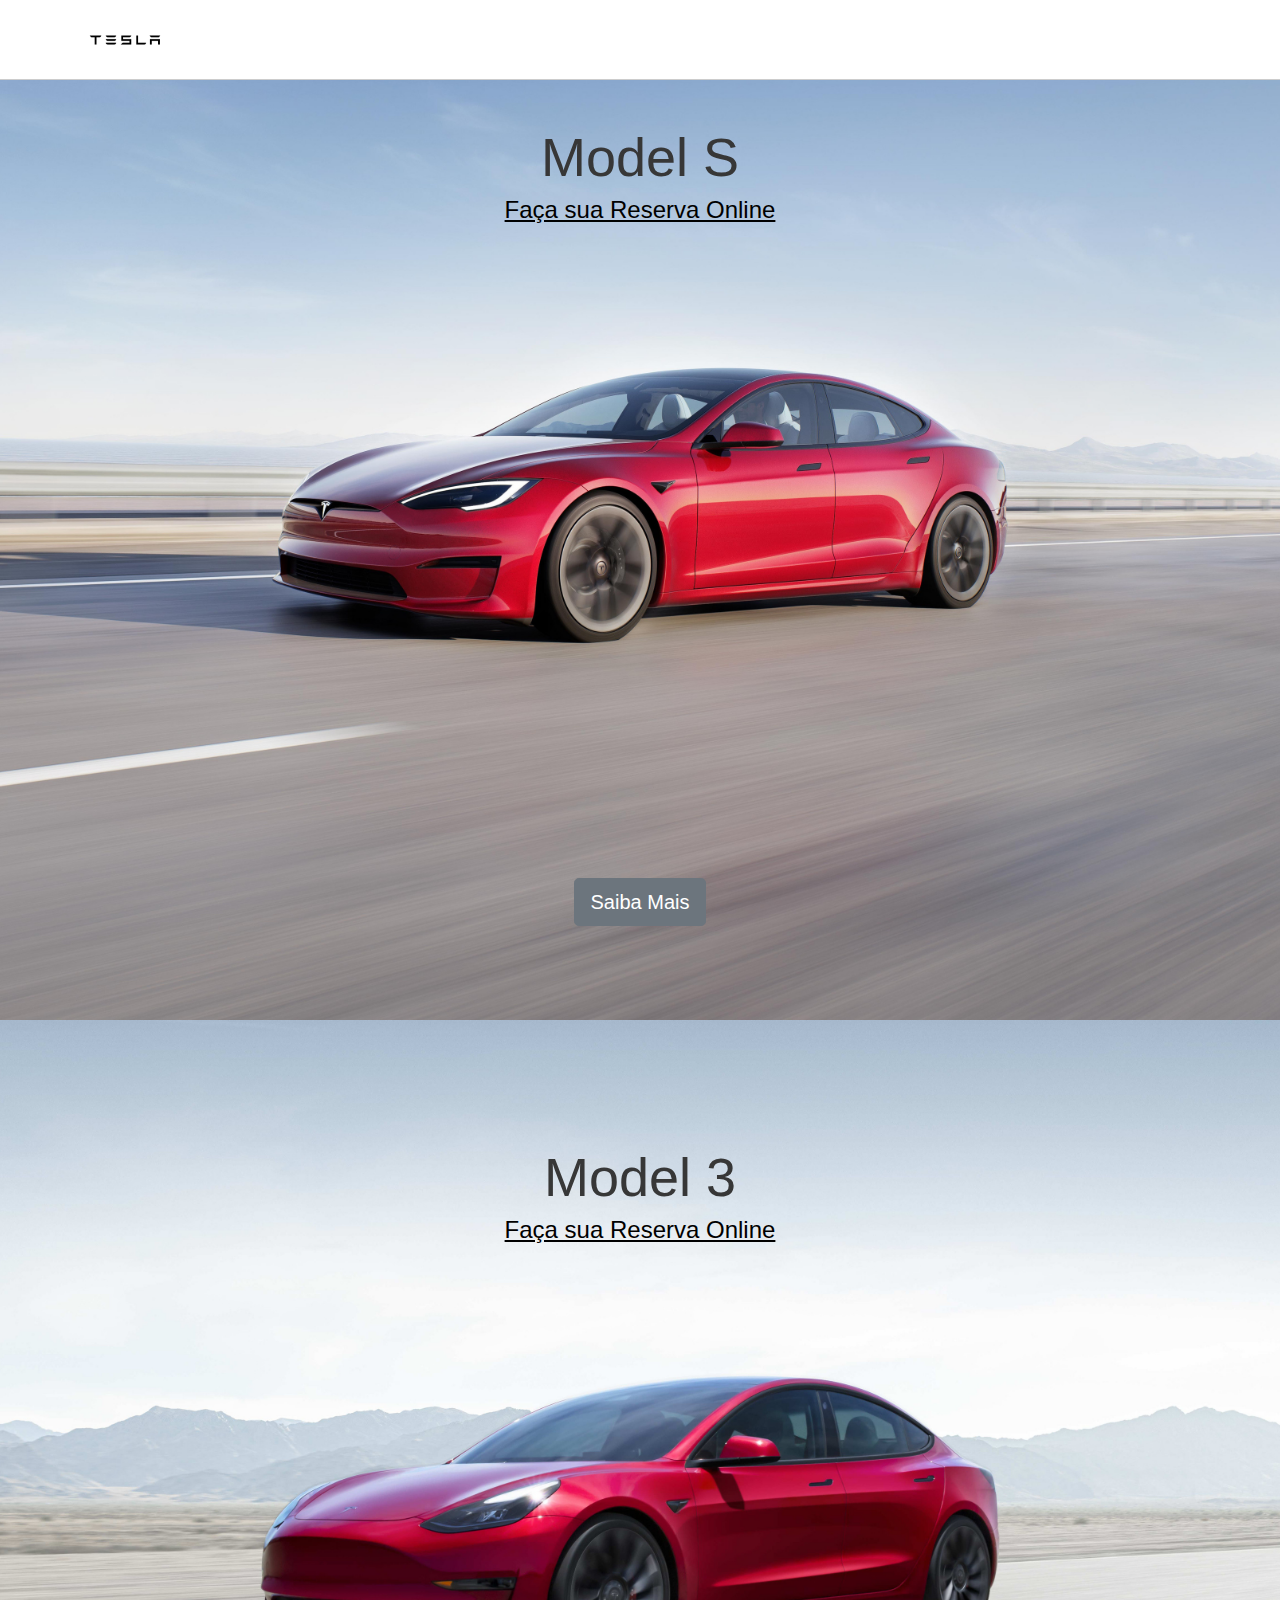
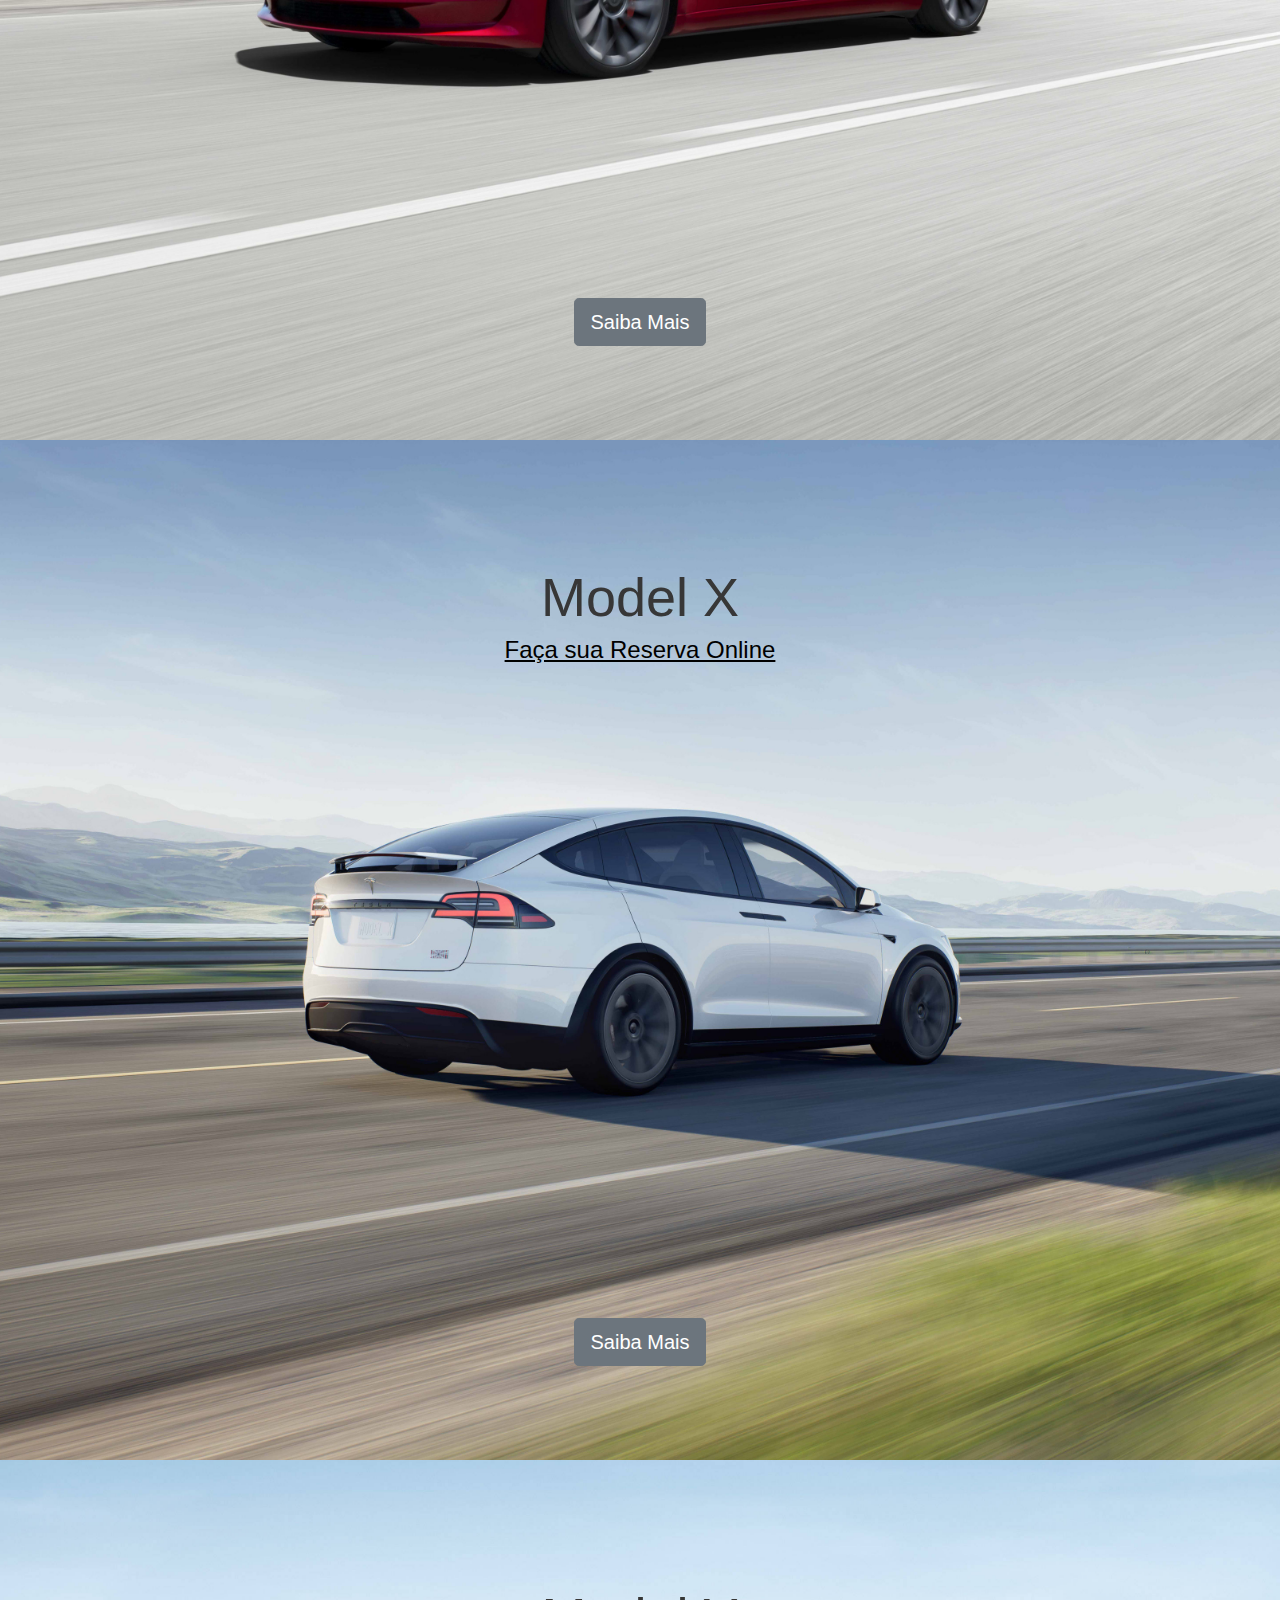
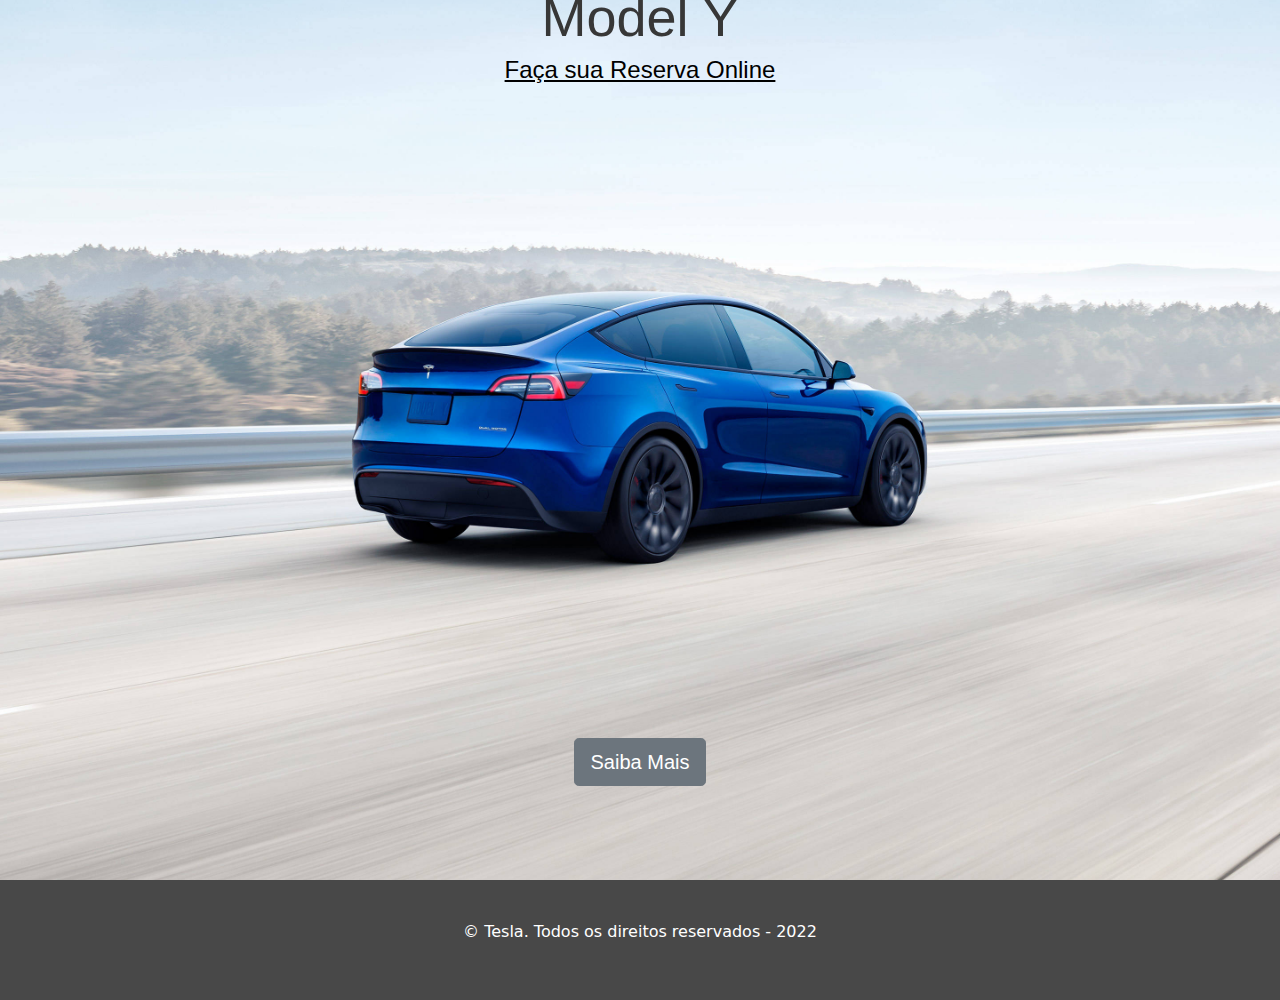
==== index.html @ 382607e5 "Atributos Model-S" ====
<!DOCTYPE html>
<html lang="pt-BR">

<head>
    <meta charset="UTF-8">
    <title>Tesla</title>
    <link rel="stylesheet" href="css/bootstrap.min.css">
    <link rel="stylesheet" href="css/bootstrap-grid.min.css">
    <link rel="stylesheet" href="css/base.css">
    <link rel="stylesheet" href="css/layout.css">
    <link rel="stylesheet" href="css/componente.css">
</head>

<body>
    <header class="layout-cabecalho layout-cabecalho--home">
        <div class="container">
            <nav class="navegacao">
                <a href="index.html"><img src="img/logotesla.png" width="80" height="80" alt="www"></a>

            </nav>
        </div>
    </header>

    <section>
        <div class="main-imagem-models main-banner">
            <div class="conteudo-banner">
                <div class="principal">
                    <h1 class="principal__titulo">Model S</h1>
                    <a class="principal__subtitulo" href="reservar.html">Faça sua Reserva Online</a>
                    
                    <div class="principal__sobre">
                        <a class="btn btn-secondary btn-lg" href="model-s.html" role="button">Saiba Mais</a>
                    </div>
                </div>
            </div>
        </div>
    </section>

    <section>
        <div class="main-imagem-model3 main-banner">
            <div class="conteudo-banner">
                <div class="principal">
                    <h1 class="principal__titulo">Model 3</h1>
                    <a class="principal__subtitulo" href="reservar.html">Faça sua Reserva Online</a>
                    
                    <div class="principal__sobre">
                        <button type="button" class="btn btn-secondary btn-lg">Saiba Mais</button>
                    </div>
                </div>
            </div>
        </div>
    </section>

    <section>
        <div class="main-imagem-modelx main-banner">
            <div class="conteudo-banner">
                <div class="principal">
                    <h1 class="principal__titulo">Model X</h1>
                    <a class="principal__subtitulo" href="reservar.html">Faça sua Reserva Online</a>
                    
                    <div class="principal__sobre">
                        <button type="button" class="btn btn-secondary btn-lg">Saiba Mais</button>
                    </div>
                </div>
            </div>
        </div>
    </section>

    <section>
        <div class="main-imagem-modely main-banner">
            <div class="conteudo-banner">
                <div class="principal">
                    <h1 class="principal__titulo">Model Y</h1>
                    <a class="principal__subtitulo" href="reservar.html">Faça sua Reserva Online</a>
                    
                    <div class="principal__sobre">
                        <button type="button" class="btn btn-secondary btn-lg">Saiba Mais</button>
                    </div>
                </div>
            </div>
        </div>
    </section>





    <footer class="layout-rodape">
        <div class="container">
            <p>&copy; Tesla. Todos os direitos reservados - 2022</p>
        </div>

    </footer>

</body>

</html>
---- css/base.css ----
*{
    box-sizing: border-box;
}

body{
    margin: 0;
    background-color: black;
}
---- css/layout.css ----
.layout-cabecalho{
    height: 80px;
    border-bottom: 1px solid #ccc;
    background-color: white;
}

.layout-cabecalho--home{
    position: fixed;
    top: 0;
    left: 0;
    right: 0;
    z-index: 9999;
}
.layout-principal{
    padding: 80px;
    padding-top: 150px;
    background-color: green;
}


.layout-rodape{
    padding: 40px 0;
    background-color: #484848;

    color: white;
    text-align: center;
}


.layout-info{
    display: inline-block;
    margin-right: 25px;
    margin-left: 25px;
}

.layout-legenda-principal{
    padding-top: 70px;
    background-color: black;
    color: white;
}

.layout-reserva{
    padding: 160px 0;
    color: white;
}
---- css/componente.css ----
.container {
    width: 100%;
    padding-left: 15px;
    padding-right: 15px;
    margin: 0 auto;
}

.main-imagem-models {
    background: url('../img/tesla-models.jpg') no-repeat;
}

.main-imagem-model3 {
    background: url('../img/tesla-model3.jpg') no-repeat;
}

.main-imagem-modelx {
    background: url('../img/tesla-modelx.jpg') no-repeat;
}

.main-imagem-modely {
    background: url('../img/tesla-modely.jpg') no-repeat;
}

.main-banner {

    background-size: cover;
    background-position: center;
}

.conteudo-banner {

    width: 80%;
    margin-left: auto;
    margin-right: auto;
    padding-top: 10px;
    text-align: center;
    padding-bottom: 10px;
}

/*Principal*/
.principal {
    font-size: 1.5rem;
    text-align: center;
    font-family: Arial;
    height: 1000px;
}

.principal__titulo {
    padding-top: 120px;
    color: #373737;

    /* 54*24 = 2.25em */
    font-size: 2.25em;
    line-height: 1;

}

.principal__subtitulo {
    margin: 10px 0;
    color: black;
    text-decoration: underline;
    font-size: 1em;
}

.principal__sobre {
    margin: 650px 0;
    text-align: center;
}

.modelos-carrossel {
    margin-top: 80px;
}

.carousel .carousel-item {
    height: 800px;
}

.carousel-item img {
    position: absolute;
    object-fit: cover;
    top: -100px;
    left: 0;
    min-height: 600px;

}

.titulo-caption {
    margin-bottom: 560px;
    font-size: 3rem;
}

.subtitulo-caption {
    margin-bottom: 0px;
    font-size: 2rem;
}

.subtitulo2-caption {
    margin-bottom: 15px;
    font-size: 1rem;
}

.descricao{
    display: inline-block;
    width: 800px;
}

.descricao-img-esquerda{
    margin-right: 400px;
}

.descricao-img{
    margin-left: 400px;
}

.descricao-titulo{
    font-size: 2rem;
    text-align: left;
    margin-top: 60px;
    margin-left: 20px;
}

.descricao-titulo-esquerda{
    font-size: 2rem;
    text-align: right;
    margin-top: 60px;
    margin-left: 90px;
}

.descricao-subtitulo{
    font-size: 1.5rem;
    text-align: left;
    margin-left: 40px;
}

.descricao-subtitulo-esquerda{
    font-size: 1.5rem;
    text-align: right;
    margin-left: 80px;
}
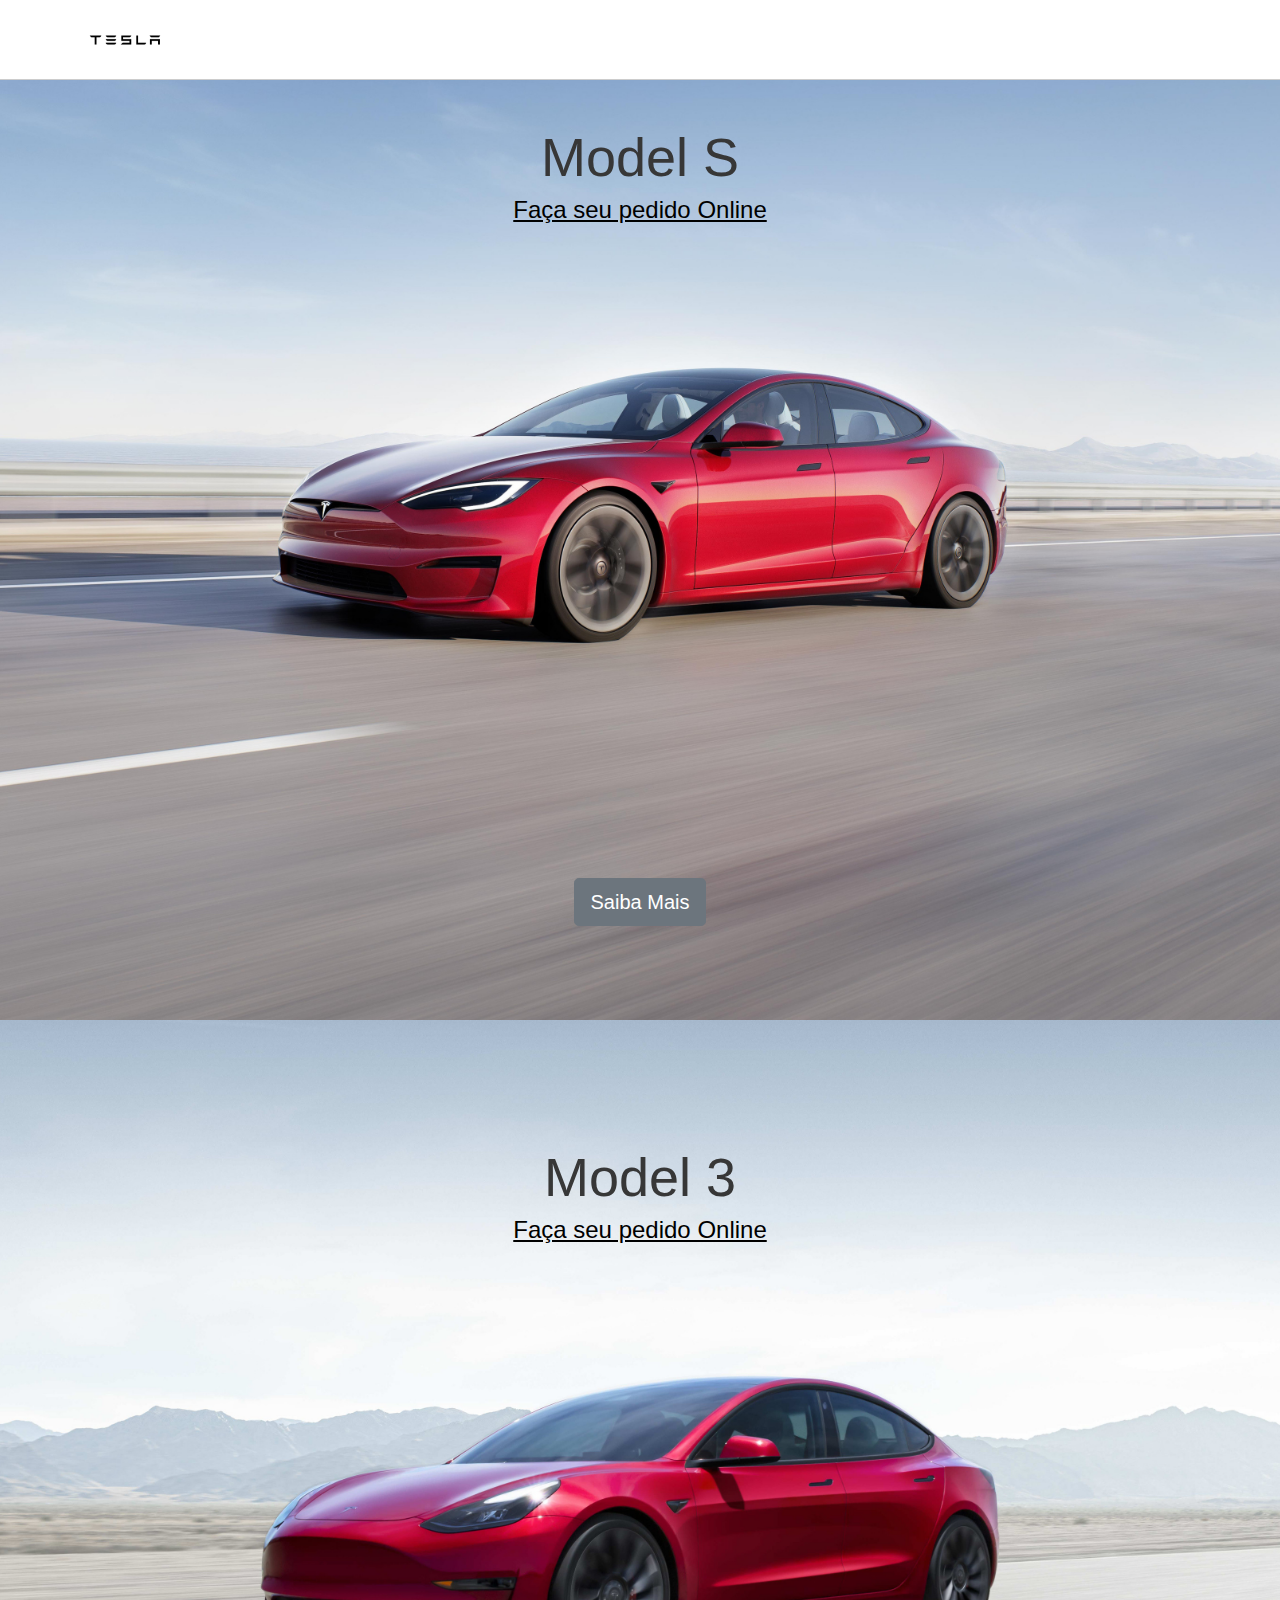
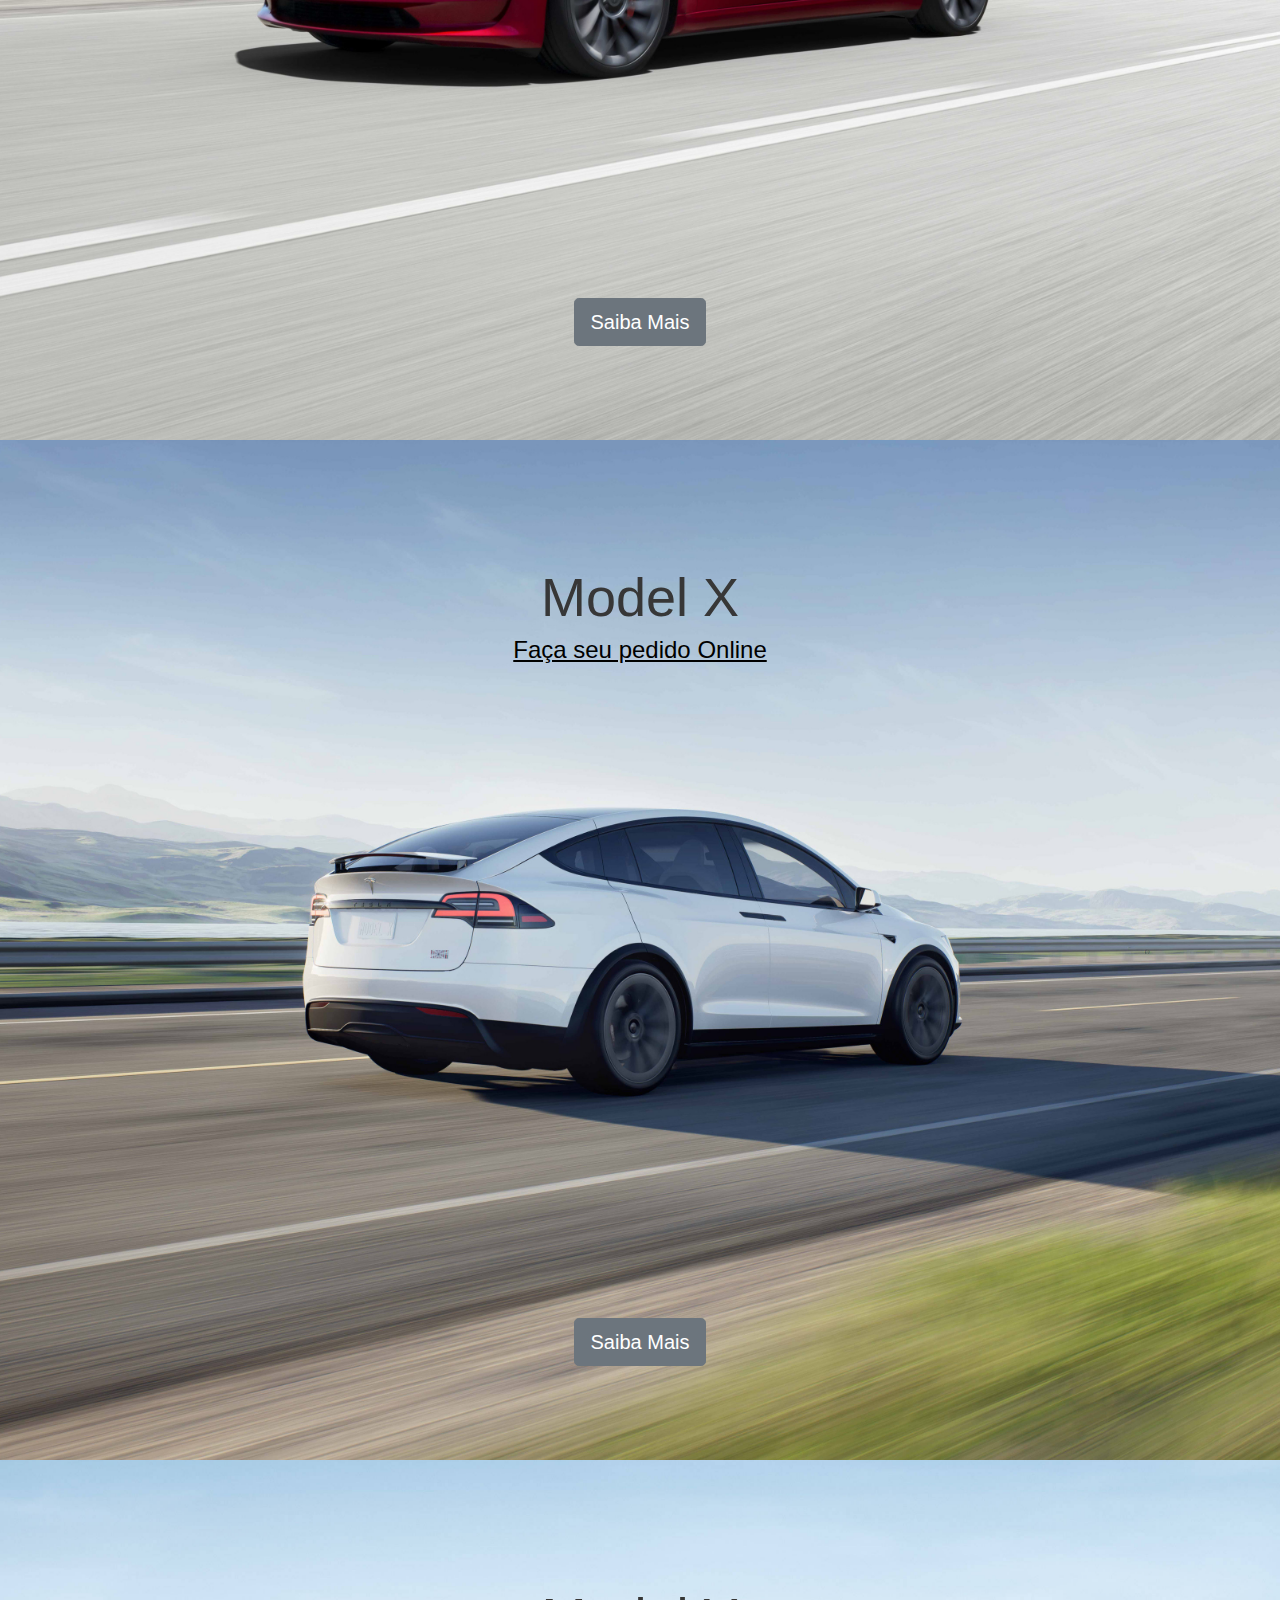
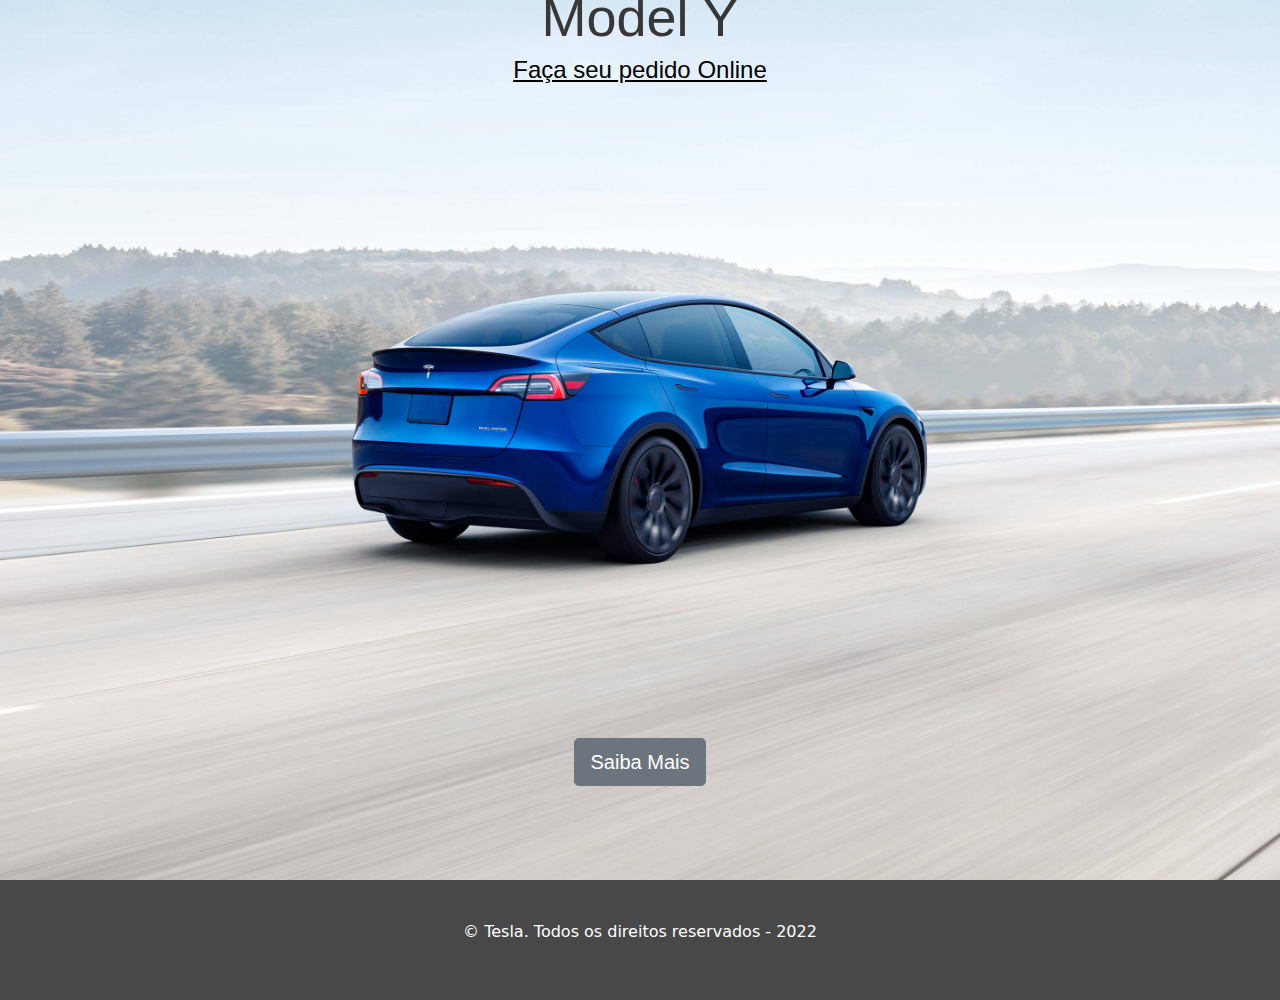
==== commit cbffd65e: "Revert "Merge branch 'main' of https://github.com/cauasmello/Trabalho-Final-FrontEnd"" ====
--- a/index.html
+++ b/index.html
@@ -15,7 +15,7 @@
     <header class="layout-cabecalho layout-cabecalho--home">
         <div class="container">
             <nav class="navegacao">
-                <a href="index.html"><img src="img/logotesla.png" width="80" height="80" alt="www"></a>
+                <img src="img/logotesla.png" width="80" height="80" alt="www">
 
             </nav>
         </div>
@@ -26,7 +26,7 @@
             <div class="conteudo-banner">
                 <div class="principal">
                     <h1 class="principal__titulo">Model S</h1>
-                    <a class="principal__subtitulo" href="reservar.html">Faça sua Reserva Online</a>
+                    <a class="principal__subtitulo" href="#">Faça seu pedido Online</a>
                     
                     <div class="principal__sobre">
                         <a class="btn btn-secondary btn-lg" href="model-s.html" role="button">Saiba Mais</a>
@@ -41,7 +41,7 @@
             <div class="conteudo-banner">
                 <div class="principal">
                     <h1 class="principal__titulo">Model 3</h1>
-                    <a class="principal__subtitulo" href="reservar.html">Faça sua Reserva Online</a>
+                    <a class="principal__subtitulo" href="#">Faça seu pedido Online</a>
                     
                     <div class="principal__sobre">
                         <button type="button" class="btn btn-secondary btn-lg">Saiba Mais</button>
@@ -56,7 +56,7 @@
             <div class="conteudo-banner">
                 <div class="principal">
                     <h1 class="principal__titulo">Model X</h1>
-                    <a class="principal__subtitulo" href="reservar.html">Faça sua Reserva Online</a>
+                    <a class="principal__subtitulo" href="#">Faça seu pedido Online</a>
                     
                     <div class="principal__sobre">
                         <button type="button" class="btn btn-secondary btn-lg">Saiba Mais</button>
@@ -71,7 +71,7 @@
             <div class="conteudo-banner">
                 <div class="principal">
                     <h1 class="principal__titulo">Model Y</h1>
-                    <a class="principal__subtitulo" href="reservar.html">Faça sua Reserva Online</a>
+                    <a class="principal__subtitulo" href="#">Faça seu pedido Online</a>
                     
                     <div class="principal__sobre">
                         <button type="button" class="btn btn-secondary btn-lg">Saiba Mais</button>
--- a/css/layout.css
+++ b/css/layout.css
@@ -34,13 +34,8 @@
 }
 
 .layout-legenda-principal{
-    padding-top: 70px;
+    padding-top: 100px;
     background-color: black;
     color: white;
 }
 
-.layout-reserva{
-    padding: 160px 0;
-    color: white;
-}
-
--- a/css/componente.css
+++ b/css/componente.css
@@ -104,36 +104,19 @@
     width: 800px;
 }
 
-.descricao-img-esquerda{
-    margin-right: 400px;
-}
-
 .descricao-img{
-    margin-left: 400px;
+    margin-left: 300px;
 }
 
 .descricao-titulo{
     font-size: 2rem;
     text-align: left;
-    margin-top: 60px;
+    margin-top: 100px;
     margin-left: 20px;
-}
-
-.descricao-titulo-esquerda{
-    font-size: 2rem;
-    text-align: right;
-    margin-top: 60px;
-    margin-left: 90px;
 }
 
 .descricao-subtitulo{
     font-size: 1.5rem;
     text-align: left;
     margin-left: 40px;
-}
-
-.descricao-subtitulo-esquerda{
-    font-size: 1.5rem;
-    text-align: right;
-    margin-left: 80px;
 }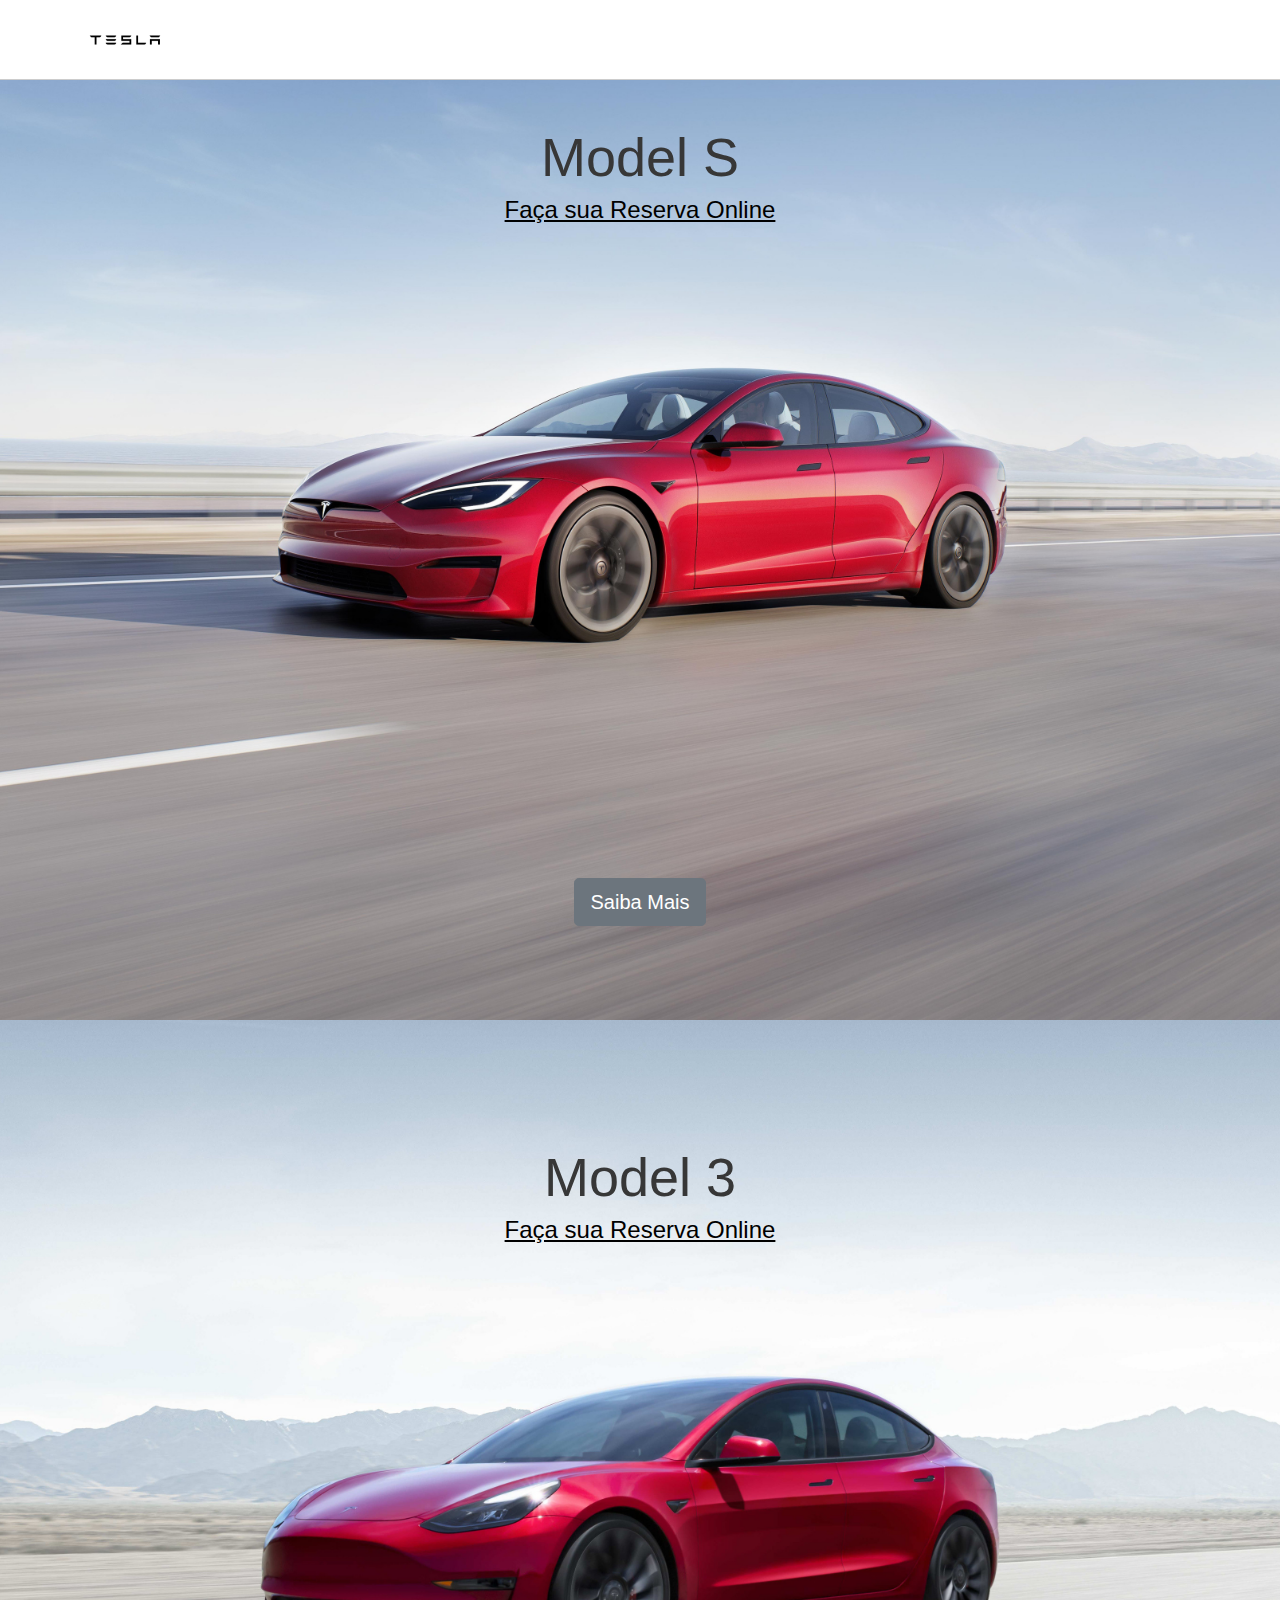
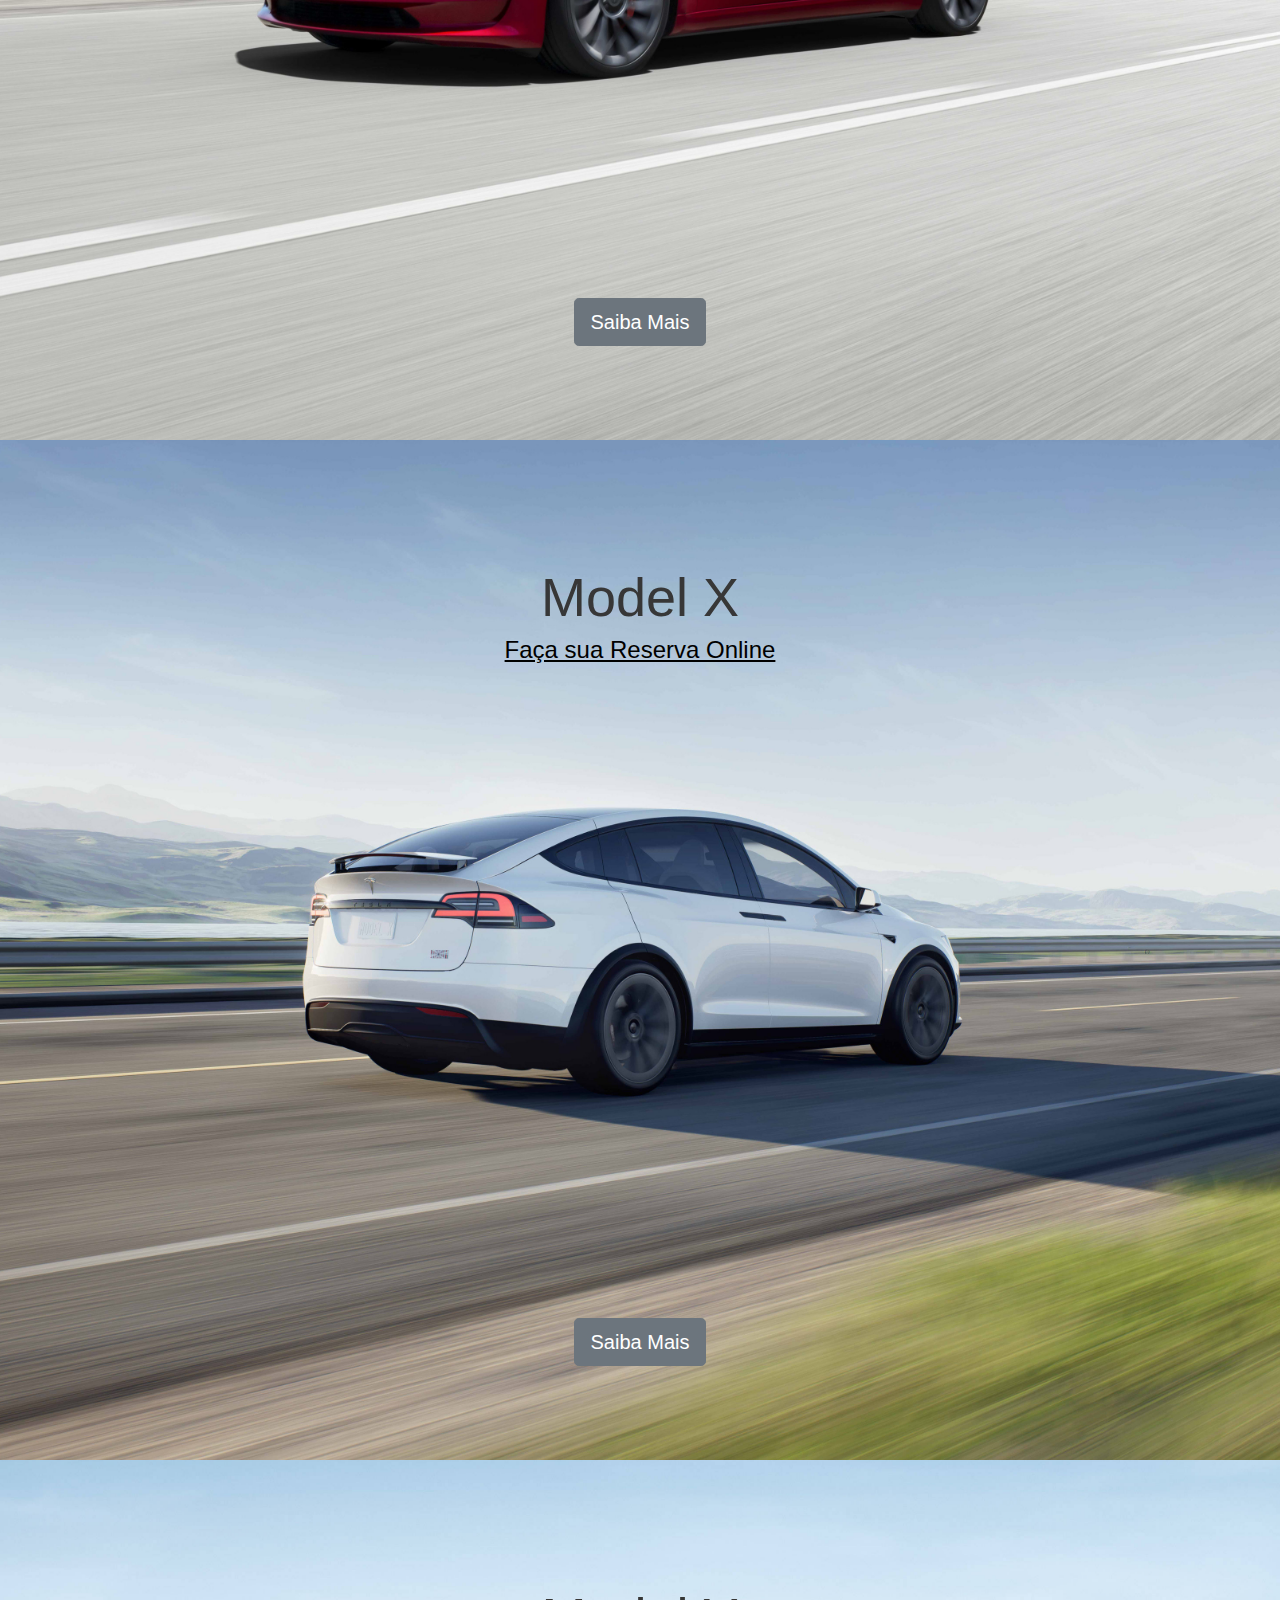
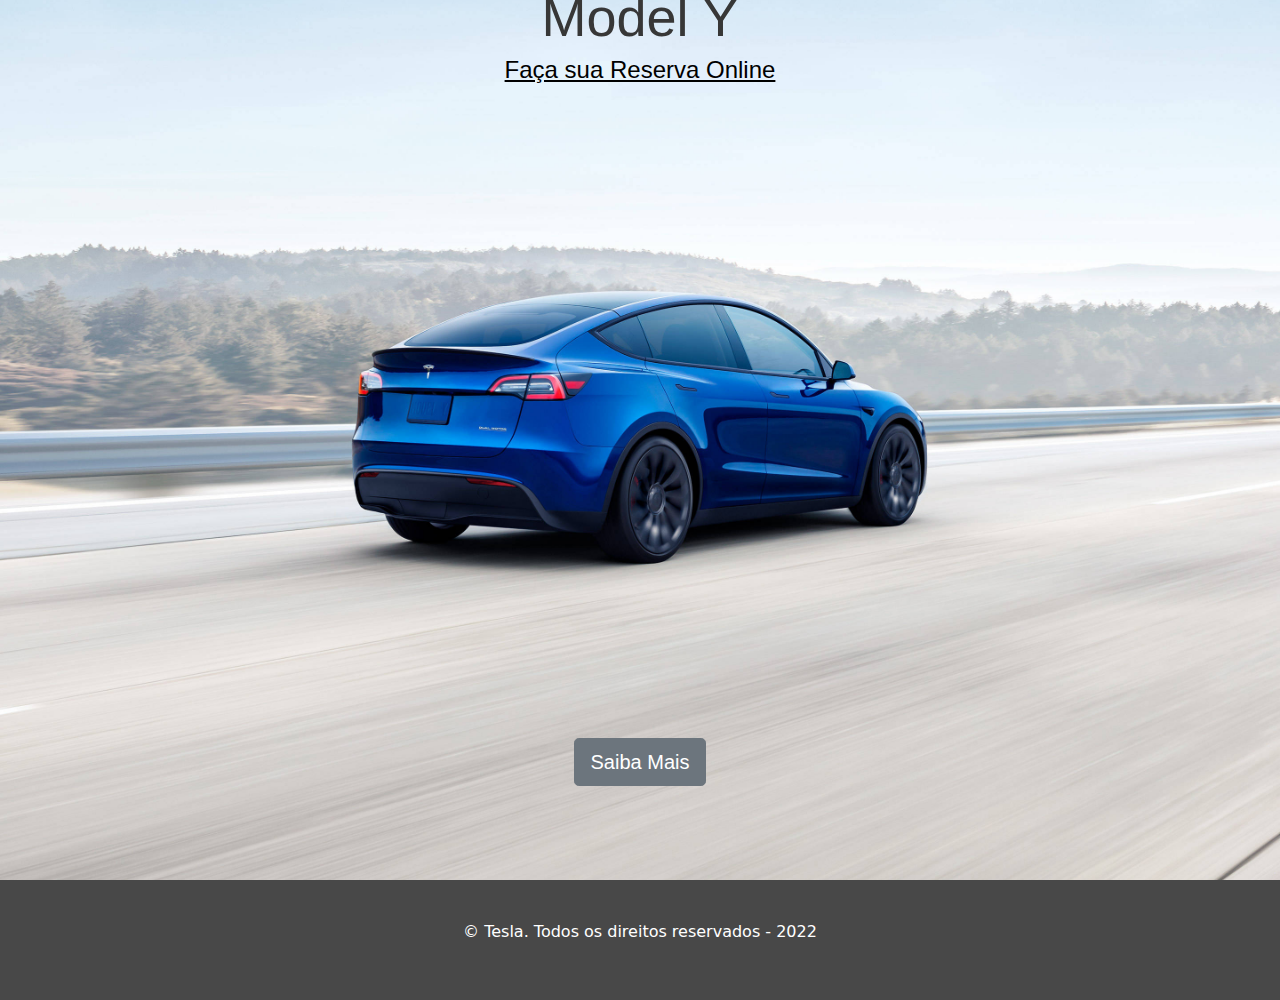
==== commit e996f424: "Revert "Revert "Merge branch 'main' of https://github.com/cauasmello/Trabalho-Final-FrontEnd""" ====
--- a/index.html
+++ b/index.html
@@ -15,7 +15,7 @@
     <header class="layout-cabecalho layout-cabecalho--home">
         <div class="container">
             <nav class="navegacao">
-                <img src="img/logotesla.png" width="80" height="80" alt="www">
+                <a href="index.html"><img src="img/logotesla.png" width="80" height="80" alt="www"></a>
 
             </nav>
         </div>
@@ -26,7 +26,7 @@
             <div class="conteudo-banner">
                 <div class="principal">
                     <h1 class="principal__titulo">Model S</h1>
-                    <a class="principal__subtitulo" href="#">Faça seu pedido Online</a>
+                    <a class="principal__subtitulo" href="reservar.html">Faça sua Reserva Online</a>
                     
                     <div class="principal__sobre">
                         <a class="btn btn-secondary btn-lg" href="model-s.html" role="button">Saiba Mais</a>
@@ -41,7 +41,7 @@
             <div class="conteudo-banner">
                 <div class="principal">
                     <h1 class="principal__titulo">Model 3</h1>
-                    <a class="principal__subtitulo" href="#">Faça seu pedido Online</a>
+                    <a class="principal__subtitulo" href="reservar.html">Faça sua Reserva Online</a>
                     
                     <div class="principal__sobre">
                         <button type="button" class="btn btn-secondary btn-lg">Saiba Mais</button>
@@ -56,7 +56,7 @@
             <div class="conteudo-banner">
                 <div class="principal">
                     <h1 class="principal__titulo">Model X</h1>
-                    <a class="principal__subtitulo" href="#">Faça seu pedido Online</a>
+                    <a class="principal__subtitulo" href="reservar.html">Faça sua Reserva Online</a>
                     
                     <div class="principal__sobre">
                         <button type="button" class="btn btn-secondary btn-lg">Saiba Mais</button>
@@ -71,7 +71,7 @@
             <div class="conteudo-banner">
                 <div class="principal">
                     <h1 class="principal__titulo">Model Y</h1>
-                    <a class="principal__subtitulo" href="#">Faça seu pedido Online</a>
+                    <a class="principal__subtitulo" href="reservar.html">Faça sua Reserva Online</a>
                     
                     <div class="principal__sobre">
                         <button type="button" class="btn btn-secondary btn-lg">Saiba Mais</button>
--- a/css/layout.css
+++ b/css/layout.css
@@ -34,8 +34,13 @@
 }
 
 .layout-legenda-principal{
-    padding-top: 100px;
+    padding-top: 70px;
     background-color: black;
     color: white;
 }
 
+.layout-reserva{
+    padding: 160px 0;
+    color: white;
+}
+
--- a/css/componente.css
+++ b/css/componente.css
@@ -104,19 +104,36 @@
     width: 800px;
 }
 
+.descricao-img-esquerda{
+    margin-right: 400px;
+}
+
 .descricao-img{
-    margin-left: 300px;
+    margin-left: 400px;
 }
 
 .descricao-titulo{
     font-size: 2rem;
     text-align: left;
-    margin-top: 100px;
+    margin-top: 60px;
     margin-left: 20px;
+}
+
+.descricao-titulo-esquerda{
+    font-size: 2rem;
+    text-align: right;
+    margin-top: 60px;
+    margin-left: 90px;
 }
 
 .descricao-subtitulo{
     font-size: 1.5rem;
     text-align: left;
     margin-left: 40px;
+}
+
+.descricao-subtitulo-esquerda{
+    font-size: 1.5rem;
+    text-align: right;
+    margin-left: 80px;
 }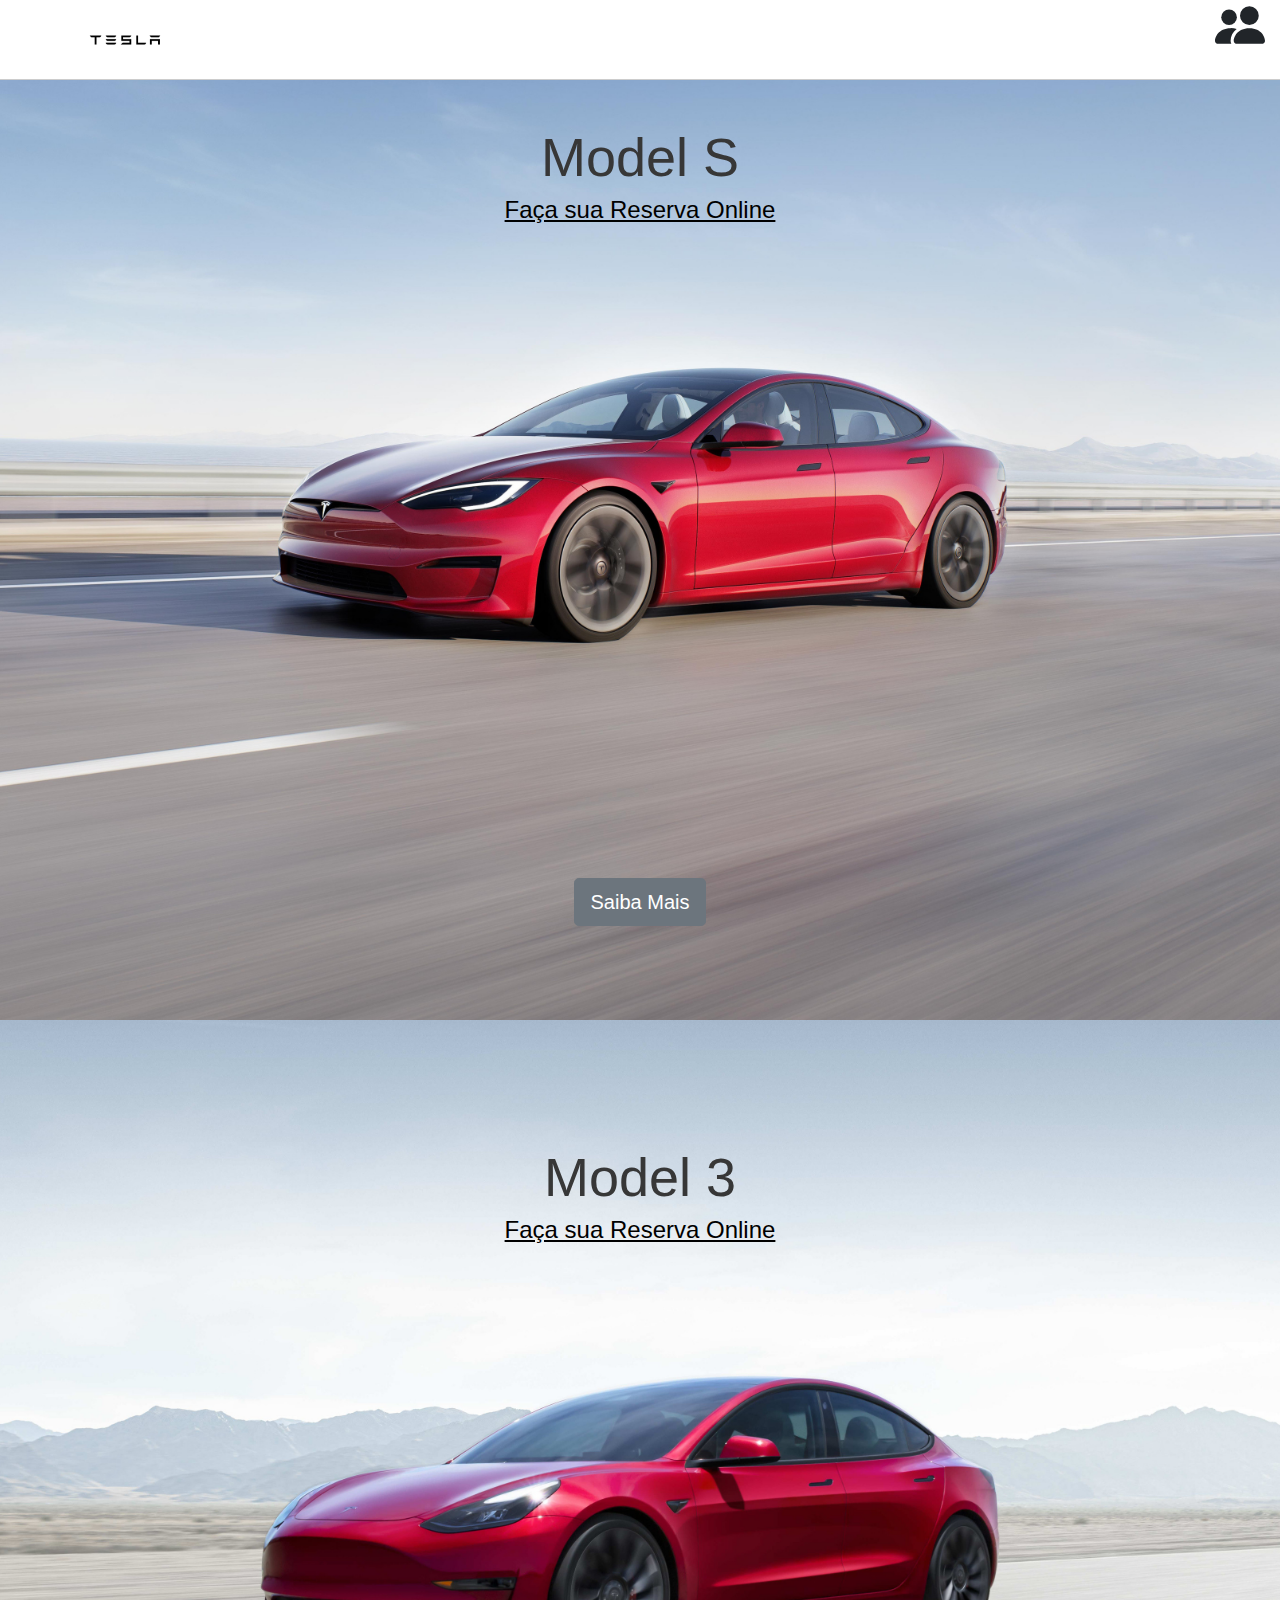
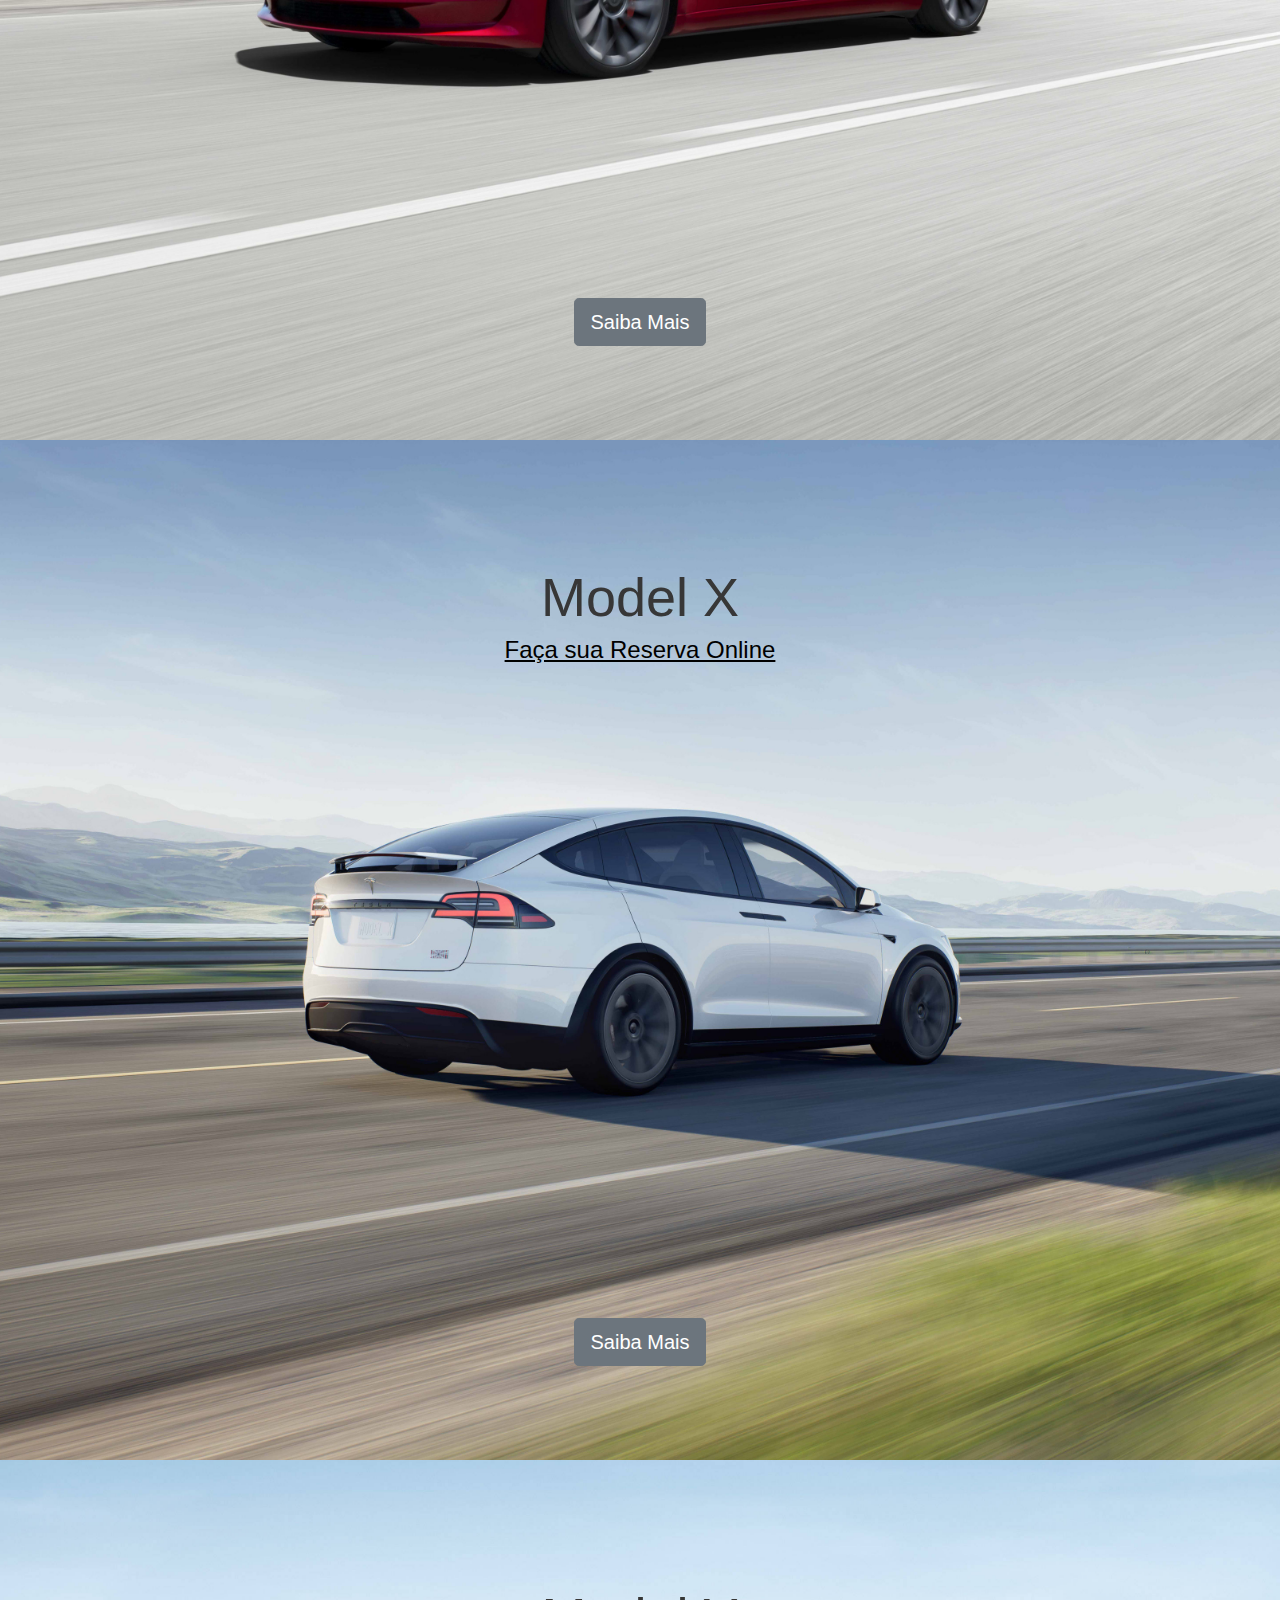
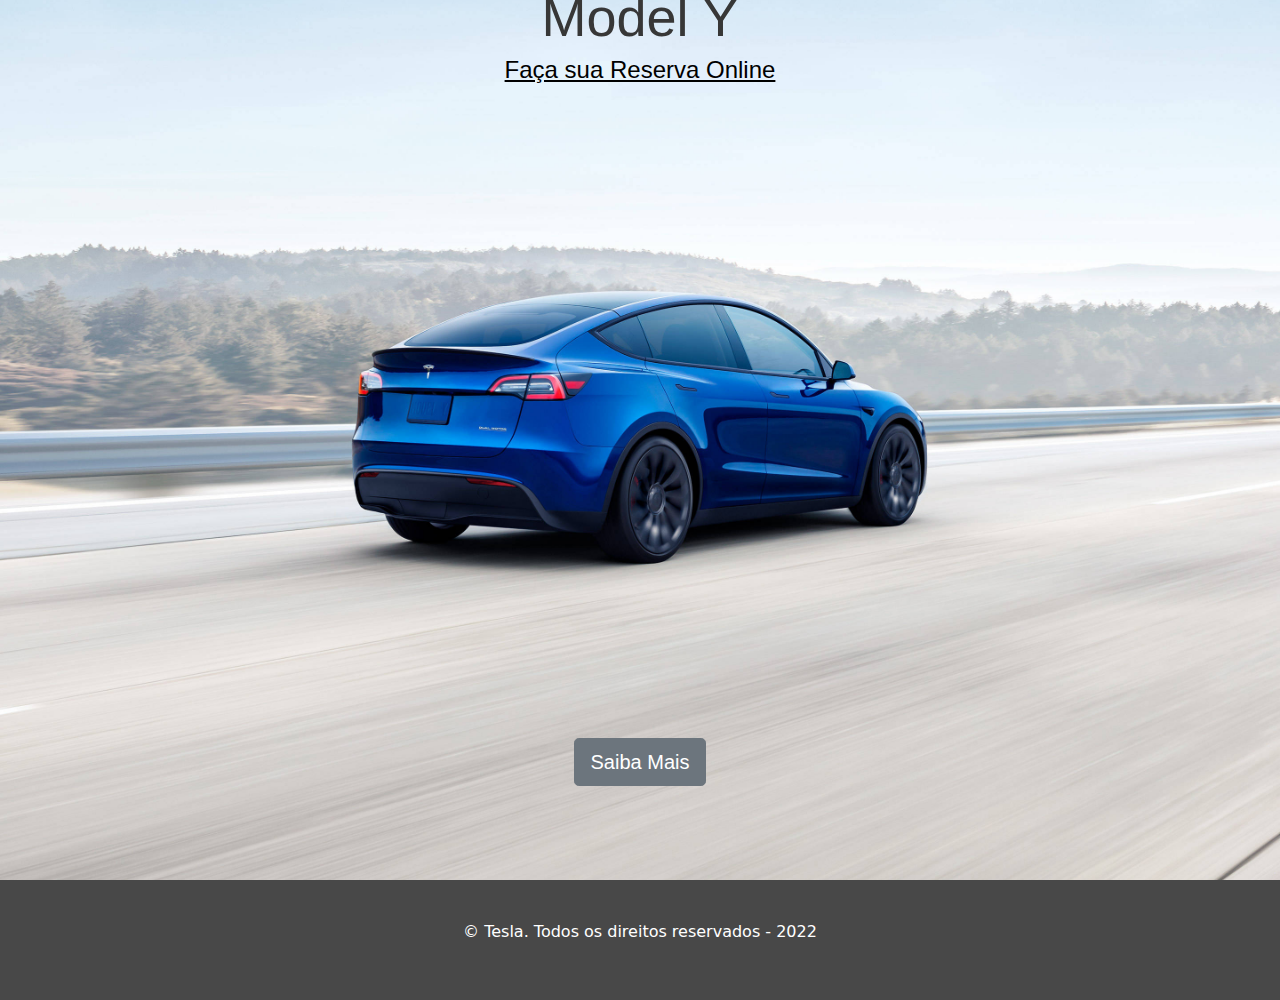
==== commit 238549a3: "slides sem parte branca" ====
--- a/index.html
+++ b/index.html
@@ -16,9 +16,16 @@
         <div class="container">
             <nav class="navegacao">
                 <a href="index.html"><img src="img/logotesla.png" width="80" height="80" alt="www"></a>
-
+            </nav>
+            <nav class="layout-login">
+                <svg xmlns="http://www.w3.org/1000/svg" width="80" height="50" fill="currentColor" class="bi bi-people-fill" viewBox="0 0 16 16">
+                    <path d="M7 14s-1 0-1-1 1-4 5-4 5 3 5 4-1 1-1 1H7zm4-6a3 3 0 1 0 0-6 3 3 0 0 0 0 6z"/>
+                    <path fill-rule="evenodd" d="M5.216 14A2.238 2.238 0 0 1 5 13c0-1.355.68-2.75 1.936-3.72A6.325 6.325 0 0 0 5 9c-4 0-5 3-5 4s1 1 1 1h4.216z"/>
+                    <path d="M4.5 8a2.5 2.5 0 1 0 0-5 2.5 2.5 0 0 0 0 5z"/>
+                  </svg>
             </nav>
         </div>
+        
     </header>
 
     <section>
--- a/css/layout.css
+++ b/css/layout.css
@@ -10,6 +10,12 @@
     left: 0;
     right: 0;
     z-index: 9999;
+}
+.layout-login{
+    position:fixed;
+    top: 0;
+    left: 998;
+    right: 0;
 }
 .layout-principal{
     padding: 80px;
--- a/css/componente.css
+++ b/css/componente.css
@@ -70,9 +70,14 @@
 .modelos-carrossel {
     margin-top: 80px;
 }
-
+.carousel-item-next.carousel-item-left{
+    display: block !important;
+  }
 .carousel .carousel-item {
     height: 800px;
+    -webkit-transition: 0s !important;
+    -o-transition: 0s !important;
+    transition: 0s !important;
 }
 
 .carousel-item img {
@@ -81,6 +86,7 @@
     top: -100px;
     left: 0;
     min-height: 600px;
+    
 
 }
 
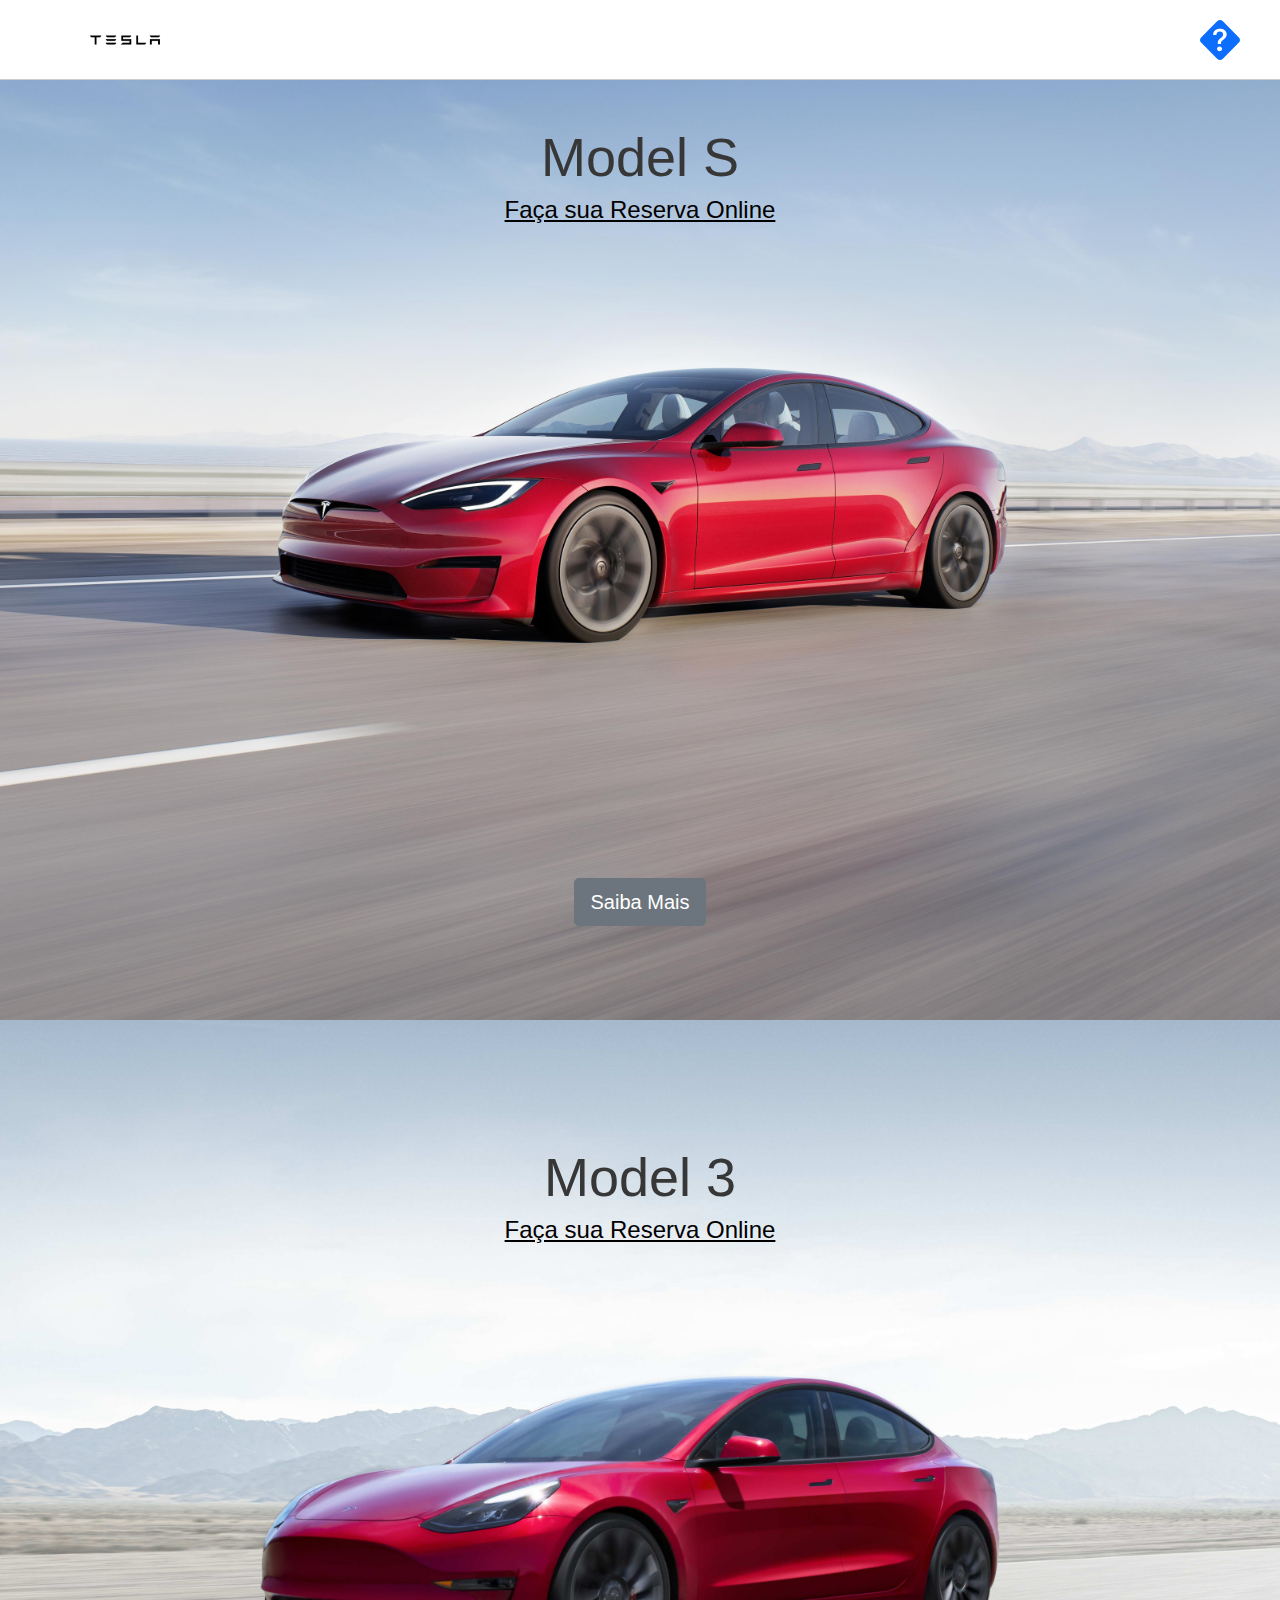
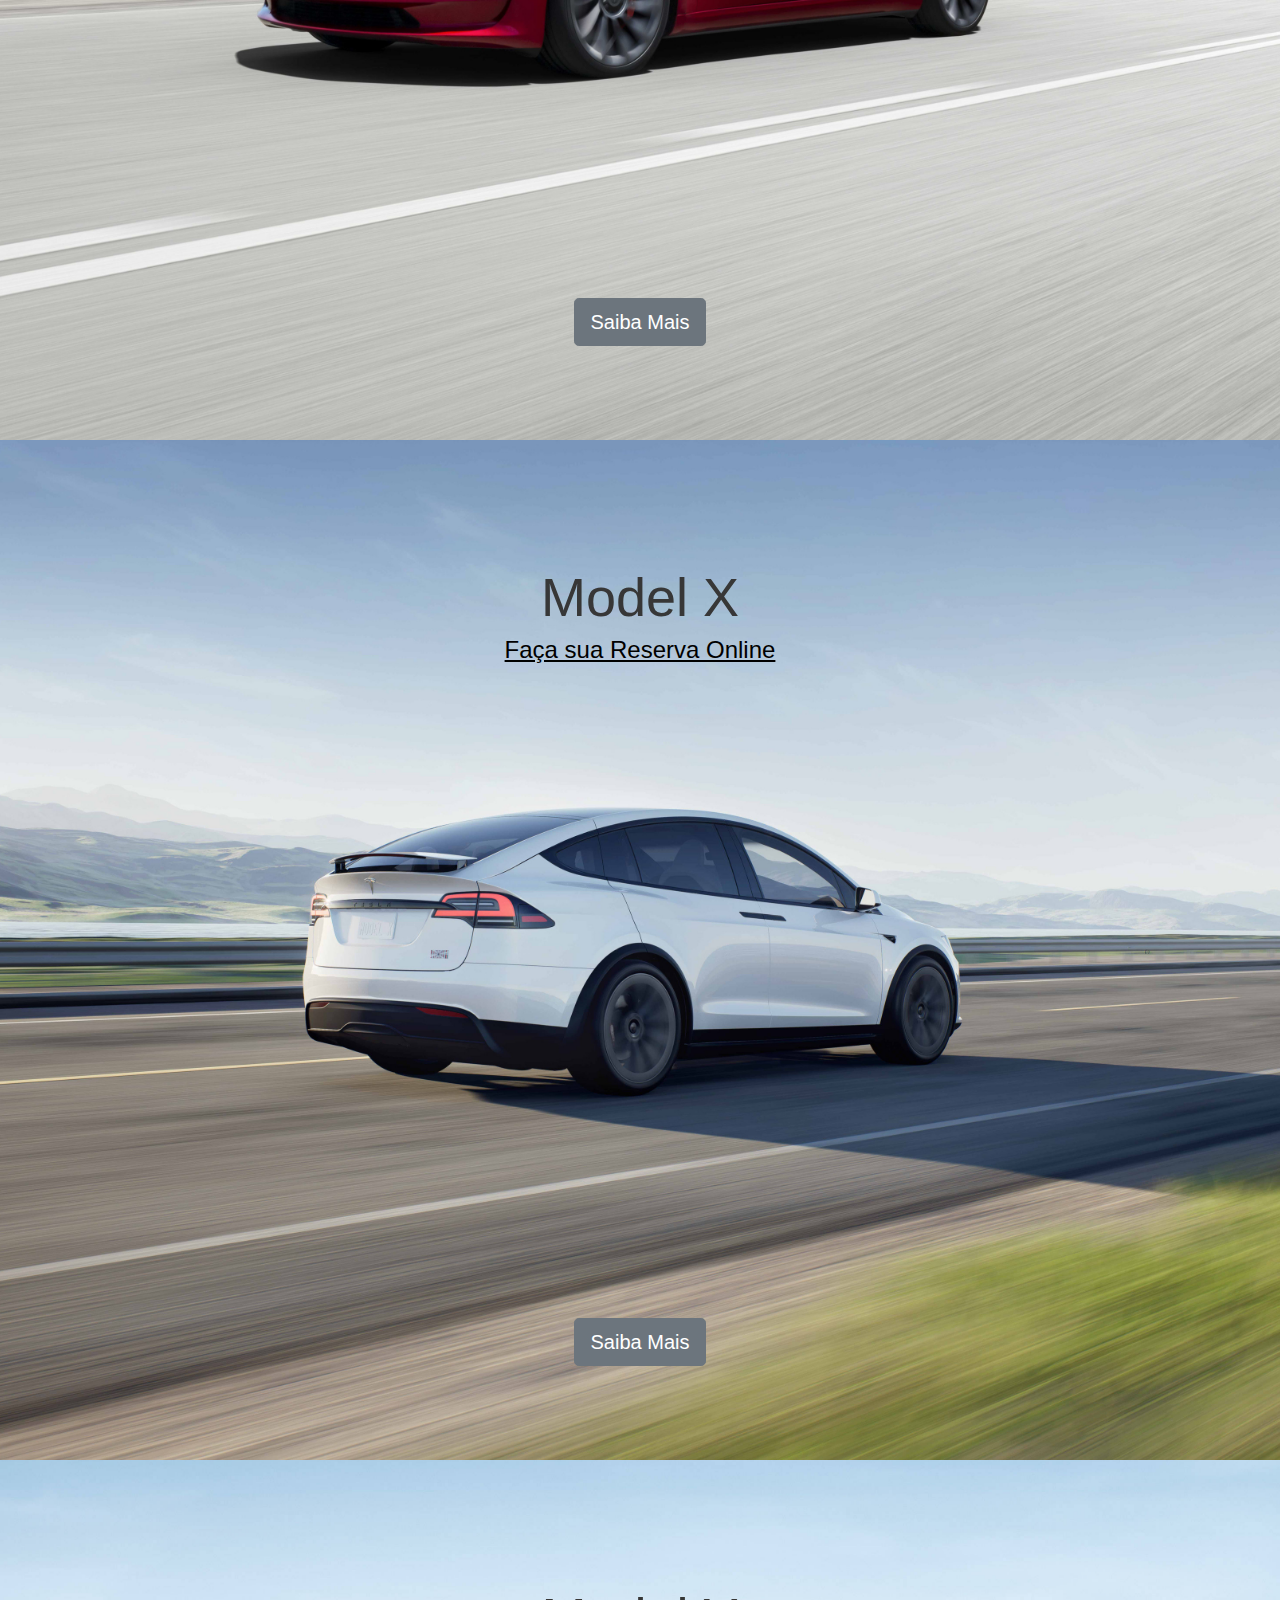
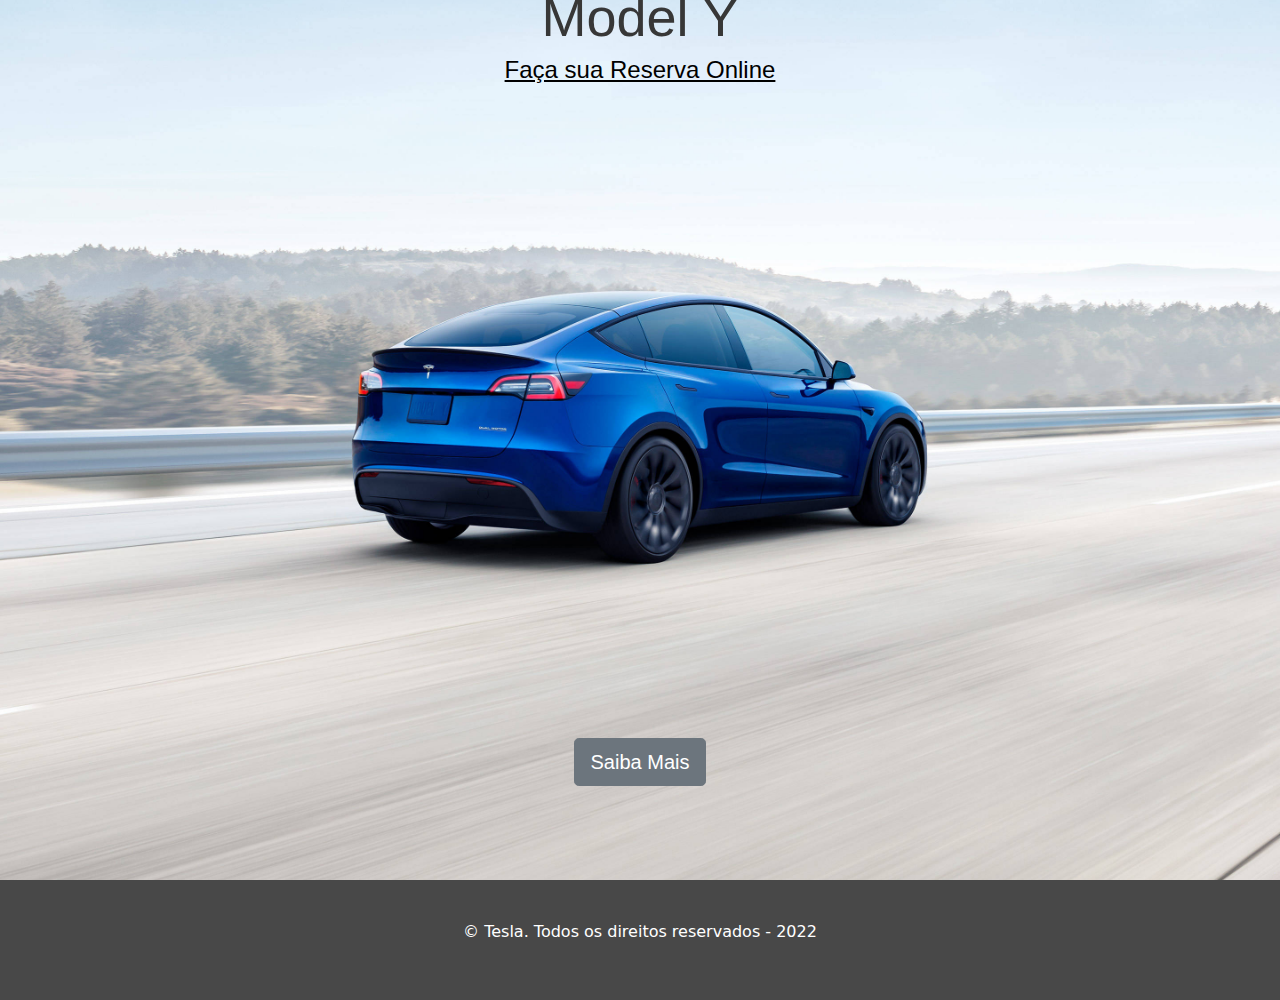
==== commit 5dbd5d7f: "about-us-feito" ====
--- a/index.html
+++ b/index.html
@@ -18,11 +18,11 @@
                 <a href="index.html"><img src="img/logotesla.png" width="80" height="80" alt="www"></a>
             </nav>
             <nav class="layout-login">
-                <svg xmlns="http://www.w3.org/1000/svg" width="80" height="50" fill="currentColor" class="bi bi-people-fill" viewBox="0 0 16 16">
-                    <path d="M7 14s-1 0-1-1 1-4 5-4 5 3 5 4-1 1-1 1H7zm4-6a3 3 0 1 0 0-6 3 3 0 0 0 0 6z"/>
-                    <path fill-rule="evenodd" d="M5.216 14A2.238 2.238 0 0 1 5 13c0-1.355.68-2.75 1.936-3.72A6.325 6.325 0 0 0 5 9c-4 0-5 3-5 4s1 1 1 1h4.216z"/>
-                    <path d="M4.5 8a2.5 2.5 0 1 0 0-5 2.5 2.5 0 0 0 0 5z"/>
-                  </svg>
+                <a href="about-Us.html">
+                    <svg xmlns="http://www.w3.org/2000/svg" width="120" height="60" fill="currentColor" class="bi bi-question-diamond-fill" viewBox="0 0 16 16" style="padding-top:20px">
+                        <path d="M9.05.435c-.58-.58-1.52-.58-2.1 0L.436 6.95c-.58.58-.58 1.519 0 2.098l6.516 6.516c.58.58 1.519.58 2.098 0l6.516-6.516c.58-.58.58-1.519 0-2.098L9.05.435zM5.495 6.033a.237.237 0 0 1-.24-.247C5.35 4.091 6.737 3.5 8.005 3.5c1.396 0 2.672.73 2.672 2.24 0 1.08-.635 1.594-1.244 2.057-.737.559-1.01.768-1.01 1.486v.105a.25.25 0 0 1-.25.25h-.81a.25.25 0 0 1-.25-.246l-.004-.217c-.038-.927.495-1.498 1.168-1.987.59-.444.965-.736.965-1.371 0-.825-.628-1.168-1.314-1.168-.803 0-1.253.478-1.342 1.134-.018.137-.128.25-.266.25h-.825zm2.325 6.443c-.584 0-1.009-.394-1.009-.927 0-.552.425-.94 1.01-.94.609 0 1.028.388 1.028.94 0 .533-.42.927-1.029.927z"/>
+                      </svg>
+                  </svg></a>
             </nav>
         </div>
         
@@ -51,7 +51,7 @@
                     <a class="principal__subtitulo" href="reservar.html">Faça sua Reserva Online</a>
                     
                     <div class="principal__sobre">
-                        <button type="button" class="btn btn-secondary btn-lg">Saiba Mais</button>
+                        <a class="btn btn-secondary btn-lg" href="model-3.html" role="button">Saiba Mais</a>
                     </div>
                 </div>
             </div>
@@ -66,7 +66,7 @@
                     <a class="principal__subtitulo" href="reservar.html">Faça sua Reserva Online</a>
                     
                     <div class="principal__sobre">
-                        <button type="button" class="btn btn-secondary btn-lg">Saiba Mais</button>
+                        <a class="btn btn-secondary btn-lg" href="model-x.html" role="button">Saiba Mais</a>
                     </div>
                 </div>
             </div>
@@ -81,7 +81,7 @@
                     <a class="principal__subtitulo" href="reservar.html">Faça sua Reserva Online</a>
                     
                     <div class="principal__sobre">
-                        <button type="button" class="btn btn-secondary btn-lg">Saiba Mais</button>
+                        <a class="btn btn-secondary btn-lg" href="model-y.html" role="button">Saiba Mais</a>
                     </div>
                 </div>
             </div>
--- a/css/base.css
+++ b/css/base.css
@@ -5,4 +5,7 @@
 body{
     margin: 0;
     background-color: black;
+    margin:0;
+    padding:0;
+    overflow-x:hidden;
 }--- a/css/layout.css
+++ b/css/layout.css
@@ -22,8 +22,6 @@
     padding-top: 150px;
     background-color: green;
 }
-
-
 .layout-rodape{
     padding: 40px 0;
     background-color: #484848;
@@ -32,7 +30,10 @@
     text-align: center;
 }
 
-
+.layout-carousel{
+    padding-top: 70px;
+    background-color: black;
+}
 .layout-info{
     display: inline-block;
     margin-right: 25px;
@@ -41,6 +42,7 @@
 
 .layout-legenda-principal{
     padding-top: 70px;
+    padding-right: 100px;
     background-color: black;
     color: white;
 }
--- a/css/componente.css
+++ b/css/componente.css
@@ -67,12 +67,44 @@
     text-align: center;
 }
 
+/*ABOUT US*/
+
+.about-container {
+    border-radius: 25px;
+    box-shadow: 0 4px 8px 0 rgba(0, 0, 0, 0.2);
+    margin: 8px;
+    background-color: white;
+}
+
+.about-titulo{
+    margin-left: auto;
+    margin-right: auto;
+    font-size: larger;
+}
+.about-logo{
+    object-fit: cover;
+    width: 50%;
+}
+.about-img {
+    margin-left: auto;
+    margin-right: auto;
+    display: block;
+    object-fit: cover;
+    width: 50%;
+}
+
+/*ABOUT US*/
+
+
+
 .modelos-carrossel {
-    margin-top: 80px;
+    margin-top: 20px;
 }
-.carousel-item-next.carousel-item-left{
+
+.carousel-item-next.carousel-item-left {
     display: block !important;
-  }
+}
+
 .carousel .carousel-item {
     height: 800px;
     -webkit-transition: 0s !important;
@@ -86,7 +118,7 @@
     top: -100px;
     left: 0;
     min-height: 600px;
-    
+
 
 }
 
@@ -105,40 +137,59 @@
     font-size: 1rem;
 }
 
-.descricao{
+.descricao {
+    padding: 50px;
     display: inline-block;
     width: 800px;
 }
 
-.descricao-img-esquerda{
-    margin-right: 400px;
+.descricao-img-esquerda {
+    margin-left: 400px;
+    object-fit: cover;
+    width: 50%;
 }
 
-.descricao-img{
-    margin-left: 400px;
+@media only screen and (max-width: 480px) {
+    .descricao-img-esquerda {
+        width: 100%;
+        margin-left: 400px;
+    }
 }
 
-.descricao-titulo{
+.descricao-img {
+    margin-left: 400px;
+    object-fit: cover;
+    width: 50%;
+}
+
+@media only screen and (max-width: 480px) {
+    .descricao-img {
+        width: 100%;
+        margin-left: 400px;
+    }
+}
+
+.descricao-titulo {
     font-size: 2rem;
     text-align: left;
     margin-top: 60px;
     margin-left: 20px;
 }
 
-.descricao-titulo-esquerda{
+.descricao-titulo-esquerda {
     font-size: 2rem;
     text-align: right;
     margin-top: 60px;
     margin-left: 90px;
 }
 
-.descricao-subtitulo{
+.descricao-subtitulo {
     font-size: 1.5rem;
     text-align: left;
     margin-left: 40px;
 }
 
-.descricao-subtitulo-esquerda{
+.descricao-subtitulo-esquerda {
     font-size: 1.5rem;
     text-align: right;
     margin-left: 80px;
